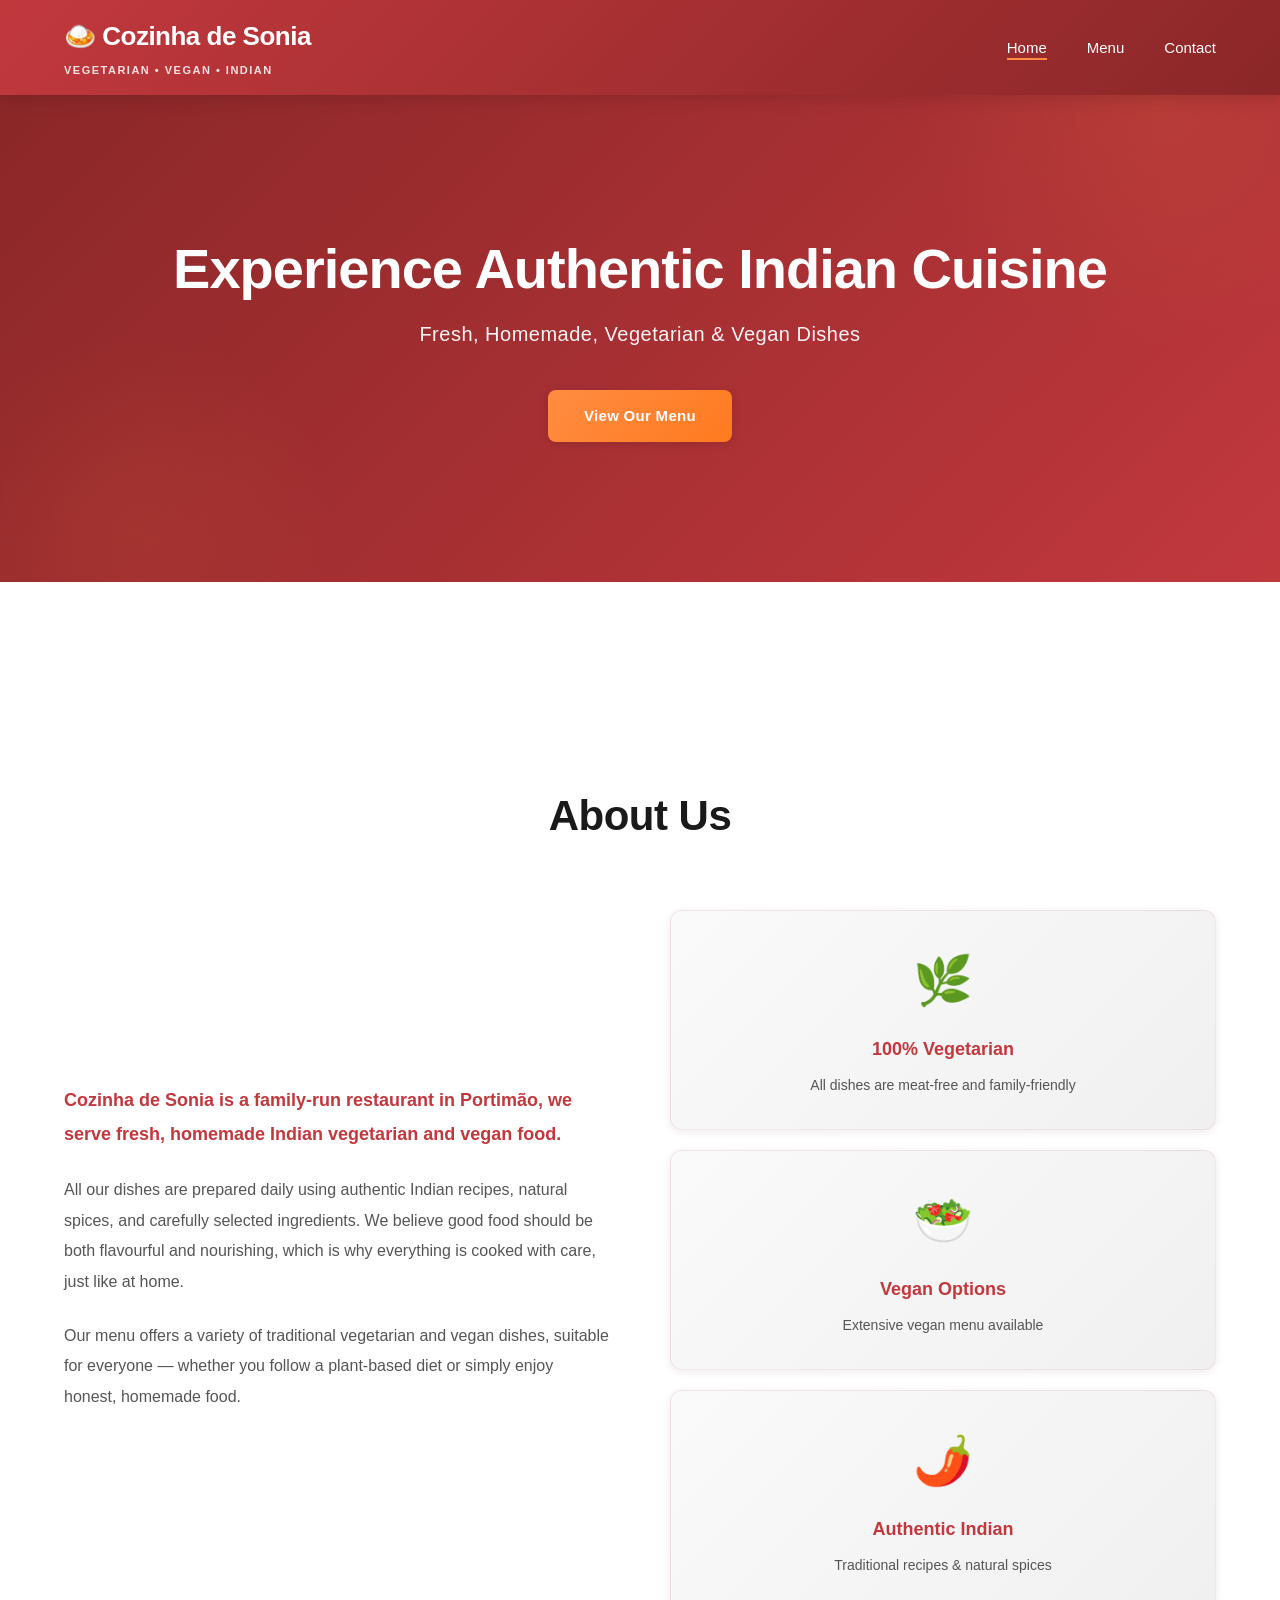
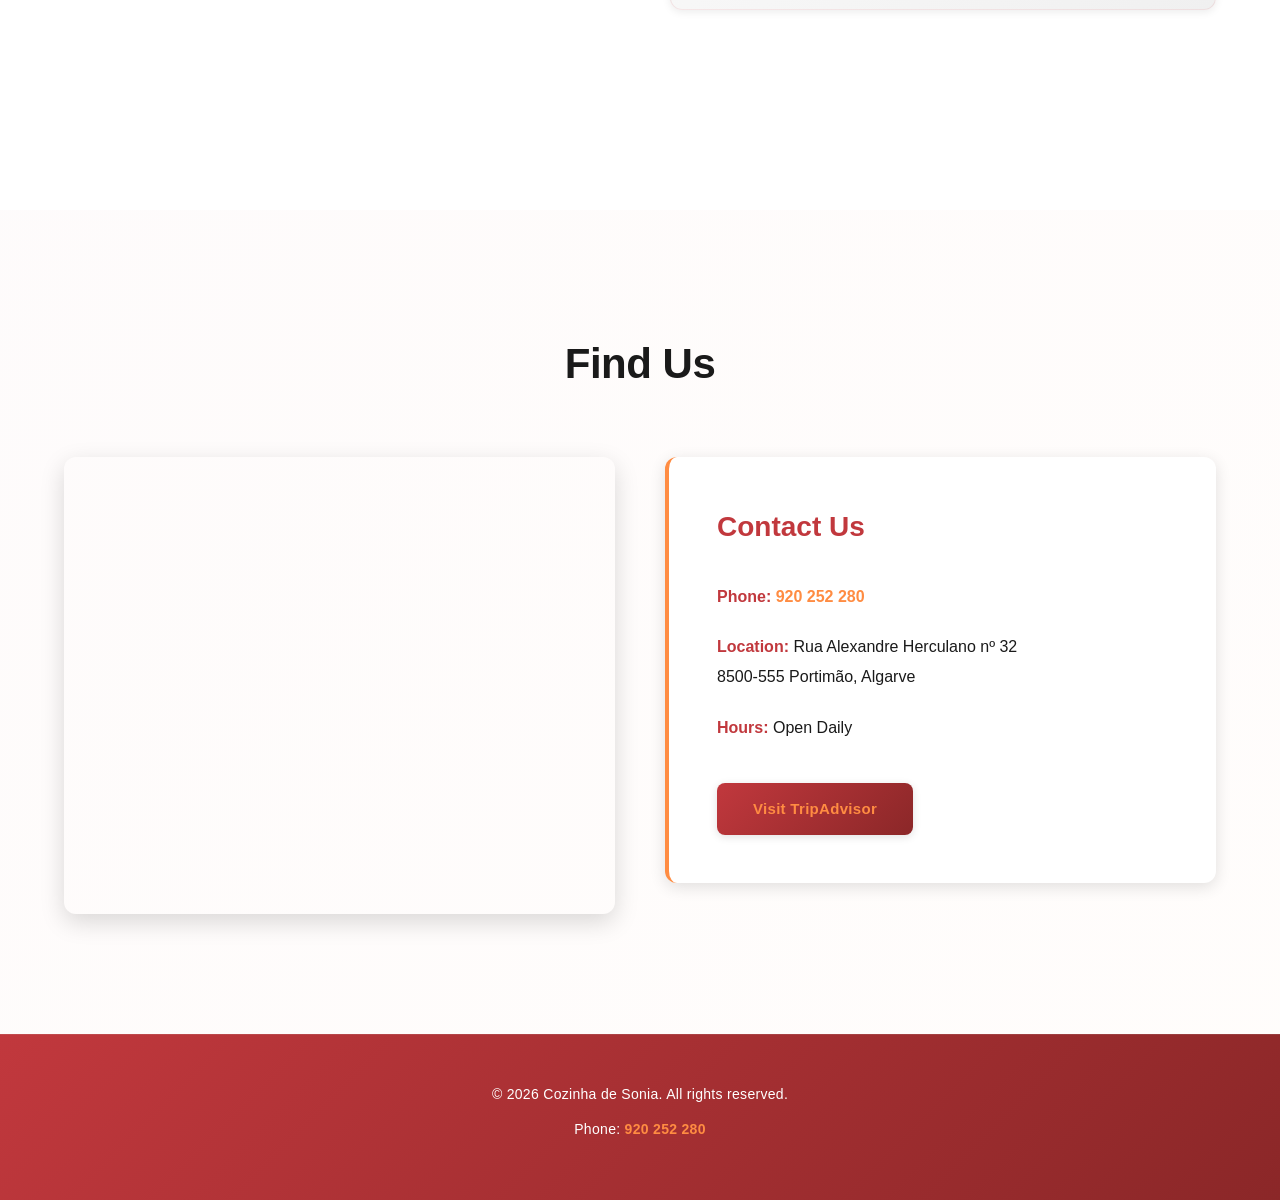
==== index.html @ bbcf9645 "Initial commit: Cozinha de Sonia restaurant website" ====
<!DOCTYPE html>
<html lang="en">
<head>
    <meta charset="UTF-8">
    <meta name="viewport" content="width=device-width, initial-scale=1.0">
    <title>Cozinha de Sonia - Vegetarian, Vegan & Indian Restaurant</title>
    <link rel="stylesheet" href="styles.css">
</head>
<body>
    <!-- Navigation -->
    <nav class="navbar">
        <div class="container">
            <div class="navbar-brand">
                <h1>🍛 Cozinha de Sonia</h1>
                <p class="tagline">Vegetarian • Vegan • Indian</p>
            </div>
            <ul class="nav-links">
                <li><a href="index.html" class="active">Home</a></li>
                <li><a href="menu.html">Menu</a></li>
                <li><a href="#contact">Contact</a></li>
            </ul>
        </div>
    </nav>

    <!-- Hero Section -->
    <section class="hero">
        <div class="hero-content">
            <h2>Experience Authentic Indian Cuisine</h2>
            <p>Fresh, Homemade, Vegetarian & Vegan Dishes</p>
            <a href="menu.html" class="btn btn-primary">View Our Menu</a>
        </div>
    </section>

    <!-- About Us Section -->
    <section class="about">
        <div class="container">
            <h2>About Us</h2>
            <div class="about-content">
                <div class="about-text">
                    <p>Cozinha de Sonia is a family-run restaurant in Portimão, we serve fresh, homemade Indian vegetarian and vegan food.</p>
                    
                    <p>All our dishes are prepared daily using authentic Indian recipes, natural spices, and carefully selected ingredients. We believe good food should be both flavourful and nourishing, which is why everything is cooked with care, just like at home.</p>
                    
                    <p>Our menu offers a variety of traditional vegetarian and vegan dishes, suitable for everyone — whether you follow a plant-based diet or simply enjoy honest, homemade food.</p>
                </div>
                <div class="about-features">
                    <div class="feature">
                        <span class="feature-icon">🌿</span>
                        <h3>100% Vegetarian</h3>
                        <p>All dishes are meat-free and family-friendly</p>
                    </div>
                    <div class="feature">
                        <span class="feature-icon">🥗</span>
                        <h3>Vegan Options</h3>
                        <p>Extensive vegan menu available</p>
                    </div>
                    <div class="feature">
                        <span class="feature-icon">🌶️</span>
                        <h3>Authentic Indian</h3>
                        <p>Traditional recipes & natural spices</p>
                    </div>
                </div>
            </div>
        </div>
    </section>

    <!-- Location Section -->
    <section class="location" id="location">
        <div class="container">
            <h2>Find Us</h2>
            <div class="location-content">
                <div class="map-container">
                    <iframe src="https://www.google.com/maps/embed?pb=!1m18!1m12!1m3!1d3114.5047840898!2d-8.529358!3d37.128!2m3!1f0!2f0!3f0!3m2!1i1024!2i768!4f13.1!3m3!1m2!1s0xd19cef5e5e5e5e5f%3A0x5e5e5e5e5e5e5e5e!2sRua%20Alexandre%20Herculano%2032%2C%208500-555%20Portim%C3%A3o!5e0!3m2!1spt!2spt!4v1707115200" width="100%" height="450" style="border:0; border-radius: 8px;" allowfullscreen="" loading="lazy" referrerpolicy="no-referrer-when-downgrade"></iframe>
                </div>
                <div class="contact-info" id="contact">
                    <h3>Contact Us</h3>
                    <p><strong>Phone:</strong> <a href="tel:920252280">920 252 280</a></p>
                    <p><strong>Location:</strong> Rua Alexandre Herculano nº 32<br>8500-555 Portimão, Algarve</p>
                    <p><strong>Hours:</strong> Open Daily</p>
                    <div class="social-links">
                        <a href="https://www.tripadvisor.pt/Restaurant_Review-g189120-d19726152-Reviews-Cozinha_de_Sonia_Vegetarian_Vegan_Indian-Portimao_Faro_District_Algarve.html" target="_blank" class="btn btn-secondary">Visit TripAdvisor</a>
                    </div>
                </div>
            </div>
        </div>
    </section>

    <!-- Footer -->
    <footer class="footer">
        <div class="container">
            <p>&copy; 2026 Cozinha de Sonia. All rights reserved.</p>
            <p>Phone: <a href="tel:920252280">920 252 280</a></p>
        </div>
    </footer>
</body>
</html>
---- styles.css ----
/* Reset and General Styles */
* {
    margin: 0;
    padding: 0;
    box-sizing: border-box;
}

:root {
    --primary-color: #c1383d;
    --primary-dark: #8b2728;
    --secondary-color: #ff8c42;
    --accent-color: #2ecc71;
    --text-dark: #1a1a1a;
    --text-light: #555;
    --bg-light: #fafafa;
    --bg-dark: #f0f0f0;
    --vegan-color: #27ae60;
    --vegetarian-color: #f39c12;
    --gluten-color: #3498db;
    --white: #ffffff;
    --shadow-sm: 0 2px 8px rgba(0, 0, 0, 0.08);
    --shadow-md: 0 4px 16px rgba(0, 0, 0, 0.12);
    --shadow-lg: 0 8px 24px rgba(0, 0, 0, 0.15);
}

html {
    scroll-behavior: smooth;
}

body {
    font-family: 'Inter', -apple-system, BlinkMacSystemFont, 'Segoe UI', sans-serif;
    color: var(--text-dark);
    line-height: 1.6;
    background: var(--white);
}

.container {
    max-width: 1200px;
    margin: 0 auto;
    padding: 0 24px;
}

/* Navigation Bar */
.navbar {
    background: linear-gradient(135deg, var(--primary-color) 0%, var(--primary-dark) 100%);
    color: var(--white);
    padding: 16px 0;
    position: sticky;
    top: 0;
    z-index: 100;
    box-shadow: var(--shadow-md);
    backdrop-filter: blur(10px);
}

.navbar .container {
    display: flex;
    justify-content: space-between;
    align-items: center;
}

.navbar-brand h1 {
    font-size: 26px;
    font-weight: 700;
    margin-bottom: 4px;
    letter-spacing: -0.5px;
}

.navbar-brand .tagline {
    font-size: 11px;
    font-weight: 600;
    letter-spacing: 1.5px;
    text-transform: uppercase;
    opacity: 0.85;
}

.nav-links {
    display: flex;
    list-style: none;
    gap: 40px;
}

.nav-links a {
    color: var(--white);
    text-decoration: none;
    font-weight: 500;
    font-size: 15px;
    transition: all 0.3s cubic-bezier(0.4, 0, 0.2, 1);
    position: relative;
}

.nav-links a::after {
    content: '';
    position: absolute;
    bottom: -4px;
    left: 0;
    width: 0;
    height: 2px;
    background: var(--secondary-color);
    transition: width 0.3s cubic-bezier(0.4, 0, 0.2, 1);
}

.nav-links a:hover::after,
.nav-links a.active::after {
    width: 100%;
}

/* Hero Section */
.hero {
    background: linear-gradient(135deg, var(--primary-dark) 0%, var(--primary-color) 100%);
    color: var(--white);
    padding: 140px 24px;
    text-align: center;
    margin-bottom: 80px;
    position: relative;
    overflow: hidden;
}

.hero::before {
    content: '';
    position: absolute;
    top: -50%;
    right: -10%;
    width: 500px;
    height: 500px;
    background: radial-gradient(circle, rgba(255, 140, 66, 0.1) 0%, transparent 70%);
    border-radius: 50%;
}

.hero::after {
    content: '';
    position: absolute;
    bottom: -30%;
    left: -5%;
    width: 400px;
    height: 400px;
    background: radial-gradient(circle, rgba(255, 140, 66, 0.08) 0%, transparent 70%);
    border-radius: 50%;
}

.hero-content {
    position: relative;
    z-index: 1;
}

.hero-content h2 {
    font-size: 56px;
    margin-bottom: 16px;
    font-weight: 800;
    letter-spacing: -1px;
    line-height: 1.2;
}

.hero-content p {
    font-size: 20px;
    margin-bottom: 40px;
    opacity: 0.95;
    font-weight: 300;
    letter-spacing: 0.5px;
}

/* Buttons */
.btn {
    display: inline-block;
    padding: 14px 36px;
    border-radius: 8px;
    text-decoration: none;
    font-weight: 600;
    transition: all 0.3s cubic-bezier(0.4, 0, 0.2, 1);
    border: none;
    cursor: pointer;
    font-size: 15px;
    letter-spacing: 0.3px;
    box-shadow: 0 2px 8px rgba(0, 0, 0, 0.12);
}

.btn:hover {
    transform: translateY(-2px);
    box-shadow: var(--shadow-lg);
}

.btn-primary {
    background: linear-gradient(135deg, var(--secondary-color) 0%, #ff7a1f 100%);
    color: var(--white);
}

.btn-primary:hover {
    background: linear-gradient(135deg, #ff7a1f 0%, #ff6a00 100%);
}

.btn-secondary {
    background: linear-gradient(135deg, var(--primary-color) 0%, var(--primary-dark) 100%);
    color: var(--white);
}

.btn-secondary:hover {
    background: linear-gradient(135deg, var(--primary-dark) 0%, #6b1a1f 100%);
}

/* About Section */
.about {
    background: var(--white);
    padding: 120px 0;
    margin-bottom: 80px;
}

.about h2 {
    text-align: center;
    font-size: 42px;
    margin-bottom: 60px;
    color: var(--text-dark);
    font-weight: 800;
    letter-spacing: -0.5px;
}

.about-content {
    display: grid;
    grid-template-columns: 1fr 1fr;
    gap: 60px;
    align-items: center;
}

.about-text p {
    margin-bottom: 24px;
    font-size: 16px;
    line-height: 1.9;
    color: var(--text-light);
}

.about-text p:first-child {
    font-size: 18px;
    font-weight: 600;
    color: var(--primary-color);
}

.about-features {
    display: flex;
    flex-direction: column;
    gap: 20px;
}

.feature {
    background: linear-gradient(135deg, var(--bg-light) 0%, var(--bg-dark) 100%);
    padding: 32px;
    border-radius: 12px;
    text-align: center;
    box-shadow: var(--shadow-sm);
    transition: all 0.3s cubic-bezier(0.4, 0, 0.2, 1);
    border: 1px solid rgba(193, 56, 61, 0.1);
}

.feature:hover {
    transform: translateY(-8px);
    box-shadow: var(--shadow-lg);
    background: linear-gradient(135deg, var(--white) 0%, var(--bg-light) 100%);
    border-color: var(--secondary-color);
}

.feature-icon {
    font-size: 48px;
    display: block;
    margin-bottom: 16px;
}

.feature h3 {
    color: var(--primary-color);
    margin-bottom: 10px;
    font-size: 18px;
    font-weight: 700;
}

.feature p {
    font-size: 14px;
    color: var(--text-light);
    line-height: 1.6;
}

/* Location Section */
.location {
    padding: 120px 0;
    background: linear-gradient(135deg, rgba(193, 56, 61, 0.02) 0%, rgba(255, 140, 66, 0.02) 100%);
}

.location h2 {
    text-align: center;
    font-size: 42px;
    margin-bottom: 60px;
    color: var(--text-dark);
    font-weight: 800;
    letter-spacing: -0.5px;
}

.location-content {
    display: grid;
    grid-template-columns: 1fr 1fr;
    gap: 50px;
    align-items: start;
}

.map-container {
    border-radius: 12px;
    overflow: hidden;
    box-shadow: var(--shadow-lg);
}

.contact-info {
    background: var(--white);
    padding: 48px;
    border-radius: 12px;
    box-shadow: var(--shadow-md);
    border-left: 4px solid var(--secondary-color);
}

.contact-info h3 {
    color: var(--primary-color);
    margin-bottom: 32px;
    font-size: 28px;
    font-weight: 700;
}

.contact-info p {
    margin-bottom: 20px;
    font-size: 16px;
    line-height: 1.9;
    color: var(--text-dark);
}

.contact-info strong {
    color: var(--primary-color);
    font-weight: 600;
}

.contact-info a {
    color: var(--secondary-color);
    text-decoration: none;
    font-weight: 600;
    transition: all 0.3s cubic-bezier(0.4, 0, 0.2, 1);
}

.contact-info a:hover {
    color: var(--primary-color);
    text-decoration: underline;
}

.social-links {
    margin-top: 40px;
}

/* Menu Section */
.menu-section {
    padding: 120px 0;
    background: var(--white);
}

.menu-section > .container > h2 {
    text-align: center;
    font-size: 42px;
    margin-bottom: 16px;
    color: var(--text-dark);
    font-weight: 800;
    letter-spacing: -0.5px;
}

.menu-intro {
    text-align: center;
    color: var(--text-light);
    margin-bottom: 80px;
    font-size: 18px;
    font-weight: 300;
    letter-spacing: 0.3px;
}

.menu-category {
    margin-bottom: 80px;
}

.category-title {
    font-size: 32px;
    color: var(--primary-color);
    margin-bottom: 40px;
    padding-bottom: 16px;
    border-bottom: 3px solid var(--secondary-color);
    display: inline-block;
    font-weight: 700;
    letter-spacing: -0.5px;
}

.menu-items {
    display: grid;
    grid-template-columns: 1fr;
    gap: 16px;
}

.menu-item {
    background: var(--white);
    padding: 16px 20px;
    border-radius: 8px;
    box-shadow: var(--shadow-sm);
    transition: all 0.3s cubic-bezier(0.4, 0, 0.2, 1);
    border: 1px solid rgba(0, 0, 0, 0.05);
}

.menu-item:hover {
    transform: translateY(-6px);
    box-shadow: var(--shadow-lg);
    border-color: var(--secondary-color);
}

.item-header {
    display: flex;
    justify-content: space-between;
    align-items: start;
    margin-bottom: 8px;
    gap: 12px;
}

.item-header h4 {
    flex: 1;
    font-size: 16px;
    color: var(--primary-color);
    margin-right: 10px;
    font-weight: 700;
    line-height: 1.3;
}

.price {
    font-size: 18px;
    font-weight: 800;
    color: var(--secondary-color);
    white-space: nowrap;
}

.description {
    font-size: 13px;
    color: var(--text-light);
    margin-bottom: 12px;
    font-style: italic;
    line-height: 1.5;
}

.diet-tags {
    display: flex;
    gap: 8px;
    flex-wrap: wrap;
}

.diet-tags span {
    font-size: 12px;
    padding: 6px 12px;
    border-radius: 20px;
    font-weight: 600;
    color: var(--white);
    letter-spacing: 0.3px;
}

.vegan {
    background: var(--vegan-color);
}

.vegetarian {
    background: var(--vegetarian-color);
}

.gluten {
    background: var(--gluten-color);
}

/* Footer */
.footer {
    background: linear-gradient(135deg, var(--primary-color) 0%, var(--primary-dark) 100%);
    color: var(--white);
    text-align: center;
    padding: 48px 0;
    margin-top: 0;
    border-top: 1px solid rgba(255, 255, 255, 0.1);
}

.footer p {
    margin-bottom: 12px;
    font-size: 14px;
    font-weight: 300;
    letter-spacing: 0.3px;
}

.footer a {
    color: var(--secondary-color);
    text-decoration: none;
    font-weight: 600;
    transition: all 0.3s cubic-bezier(0.4, 0, 0.2, 1);
}

.footer a:hover {
    color: var(--white);
}

/* Responsive Design */
@media (max-width: 768px) {
    .navbar .container {
        flex-direction: column;
        gap: 16px;
    }

    .nav-links {
        gap: 20px;
        font-size: 14px;
    }

    .navbar-brand h1 {
        font-size: 20px;
    }

    .hero {
        padding: 80px 20px;
    }

    .hero-content h2 {
        font-size: 36px;
    }

    .hero-content p {
        font-size: 16px;
    }

    .about-content {
        grid-template-columns: 1fr;
    }

    .location-content {
        grid-template-columns: 1fr;
    }

    .menu-items {
        grid-template-columns: 1fr;
    }

    .about h2,
    .location h2,
    .menu-section > .container > h2 {
        font-size: 32px;
    }

    .category-title {
        font-size: 24px;
    }

    .contact-info {
        padding: 32px 24px;
    }
}

@media (max-width: 480px) {
    .navbar-brand h1 {
        font-size: 18px;
    }

    .navbar-brand .tagline {
        font-size: 9px;
        letter-spacing: 1px;
    }

    .nav-links {
        gap: 12px;
        font-size: 12px;
    }

    .hero {
        padding: 60px 16px;
        margin-bottom: 50px;
    }

    .hero-content h2 {
        font-size: 26px;
    }

    .hero-content p {
        font-size: 14px;
    }

    .menu-item {
        padding: 20px;
    }

    .item-header {
        flex-direction: column;
    }

    .price {
        margin-top: 8px;
    }

    .about,
    .location,
    .menu-section {
        padding: 60px 0;
    }

    .about h2,
    .location h2,
    .menu-section > .container > h2 {
        font-size: 24px;
        margin-bottom: 40px;
    }

    .category-title {
        font-size: 20px;
    }
}
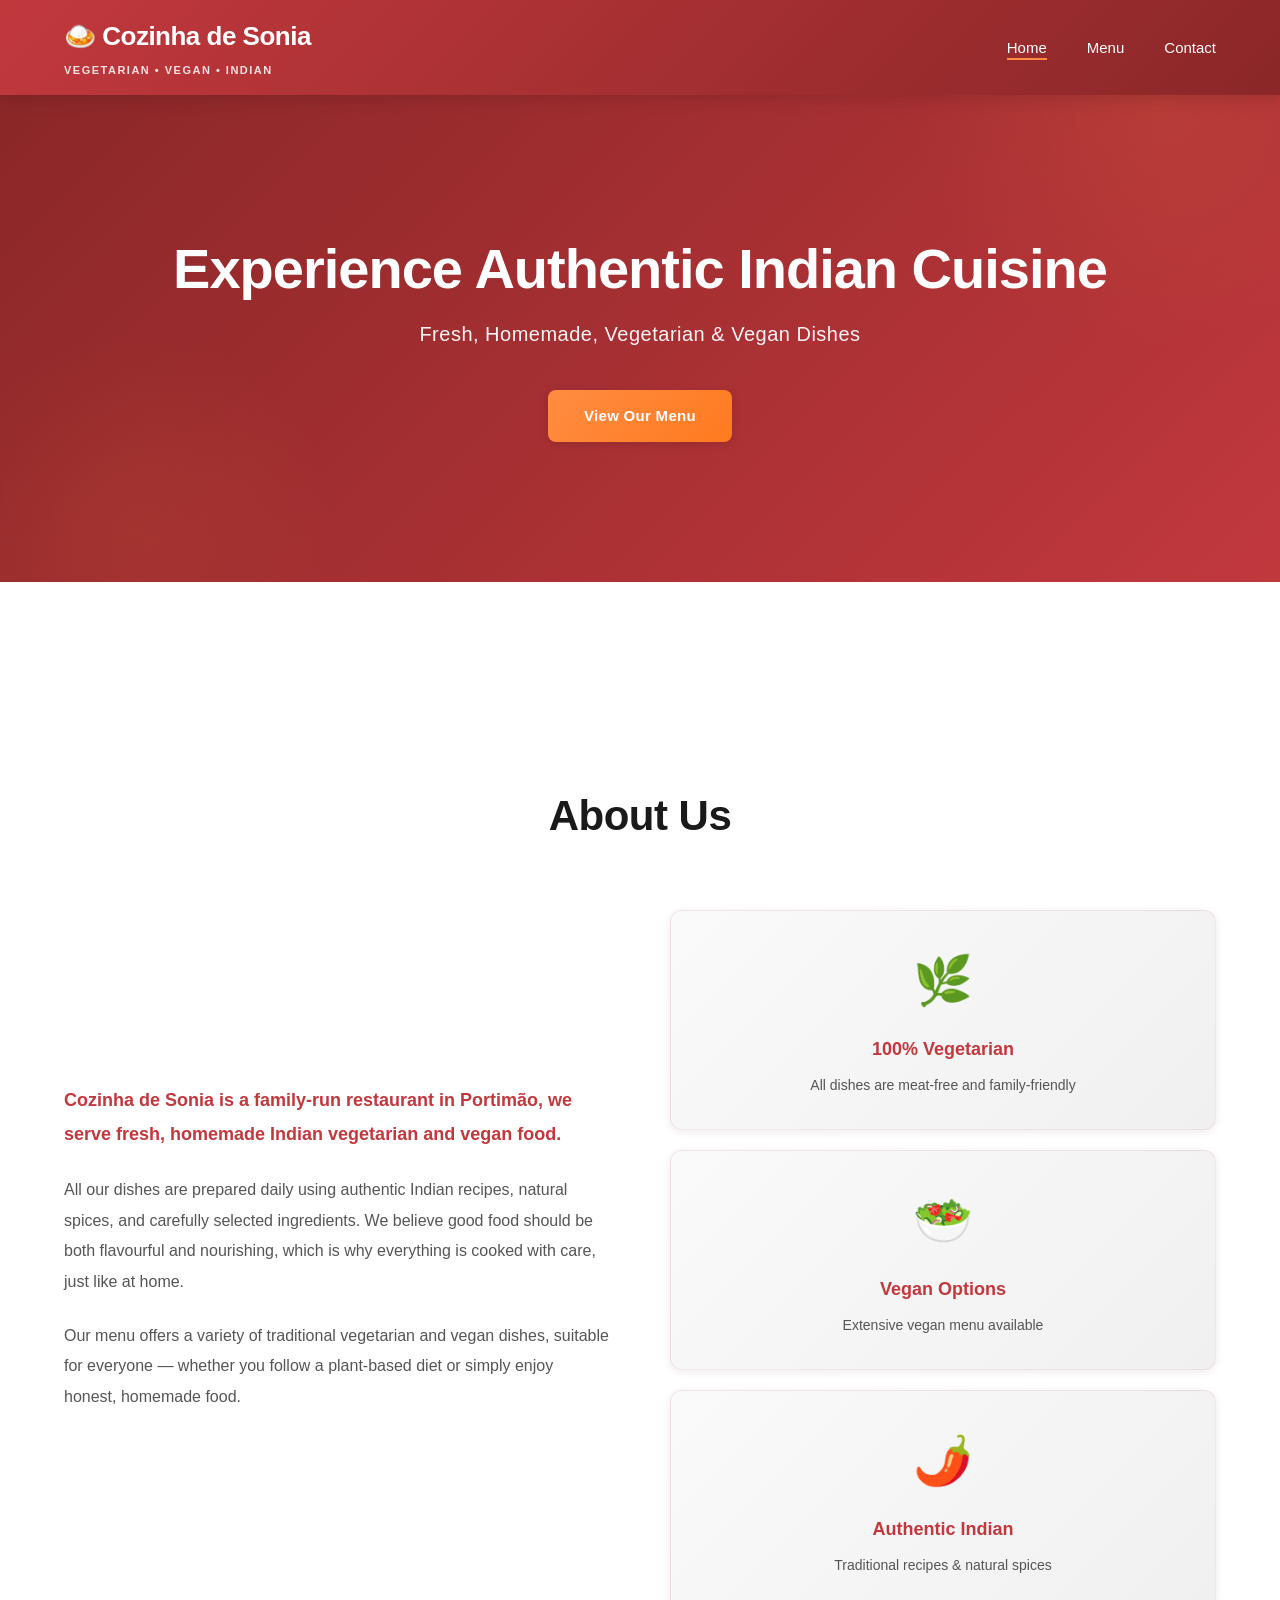
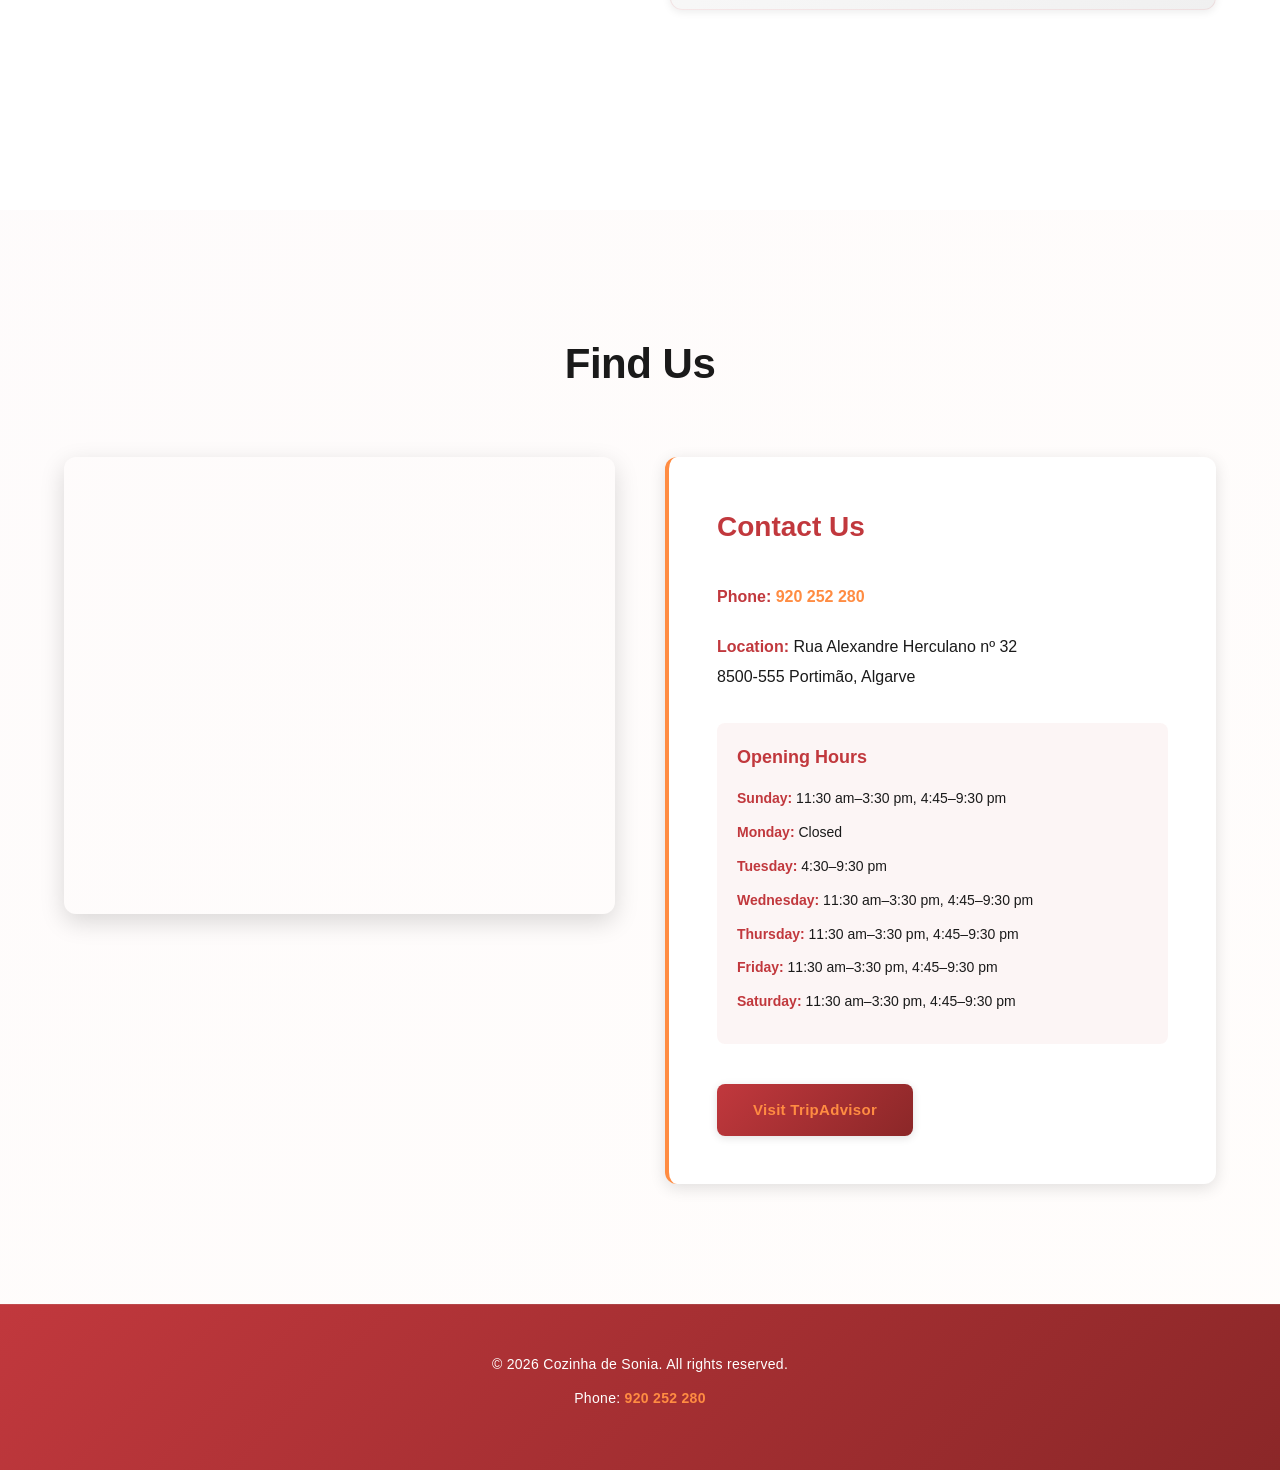
==== commit ef2153b9: "Add opening hours to contact section" ====
--- a/index.html
+++ b/index.html
@@ -74,9 +74,18 @@
                 </div>
                 <div class="contact-info" id="contact">
                     <h3>Contact Us</h3>
-                    <p><strong>Phone:</strong> <a href="tel:920252280">920 252 280</a></p>
+                    <p><strong>Phone:</strong> <a href="tel:+351 920252280">920 252 280</a></p>
                     <p><strong>Location:</strong> Rua Alexandre Herculano nº 32<br>8500-555 Portimão, Algarve</p>
-                    <p><strong>Hours:</strong> Open Daily</p>
+                    <div class="hours">
+                        <h4>Opening Hours</h4>
+                        <p><strong>Sunday:</strong> 11:30 am–3:30 pm, 4:45–9:30 pm</p>
+                        <p><strong>Monday:</strong> Closed</p>
+                        <p><strong>Tuesday:</strong> 4:30–9:30 pm</p>
+                        <p><strong>Wednesday:</strong> 11:30 am–3:30 pm, 4:45–9:30 pm</p>
+                        <p><strong>Thursday:</strong> 11:30 am–3:30 pm, 4:45–9:30 pm</p>
+                        <p><strong>Friday:</strong> 11:30 am–3:30 pm, 4:45–9:30 pm</p>
+                        <p><strong>Saturday:</strong> 11:30 am–3:30 pm, 4:45–9:30 pm</p>
+                    </div>
                     <div class="social-links">
                         <a href="https://www.tripadvisor.pt/Restaurant_Review-g189120-d19726152-Reviews-Cozinha_de_Sonia_Vegetarian_Vegan_Indian-Portimao_Faro_District_Algarve.html" target="_blank" class="btn btn-secondary">Visit TripAdvisor</a>
                     </div>
--- a/styles.css
+++ b/styles.css
@@ -345,6 +345,26 @@
     margin-top: 40px;
 }
 
+.hours {
+    background: rgba(193, 56, 61, 0.05);
+    padding: 20px;
+    border-radius: 8px;
+    margin: 30px 0;
+}
+
+.hours h4 {
+    color: var(--primary-color);
+    margin-bottom: 16px;
+    font-size: 18px;
+    font-weight: 700;
+}
+
+.hours p {
+    margin-bottom: 10px;
+    font-size: 14px;
+    line-height: 1.7;
+}
+
 /* Menu Section */
 .menu-section {
     padding: 120px 0;
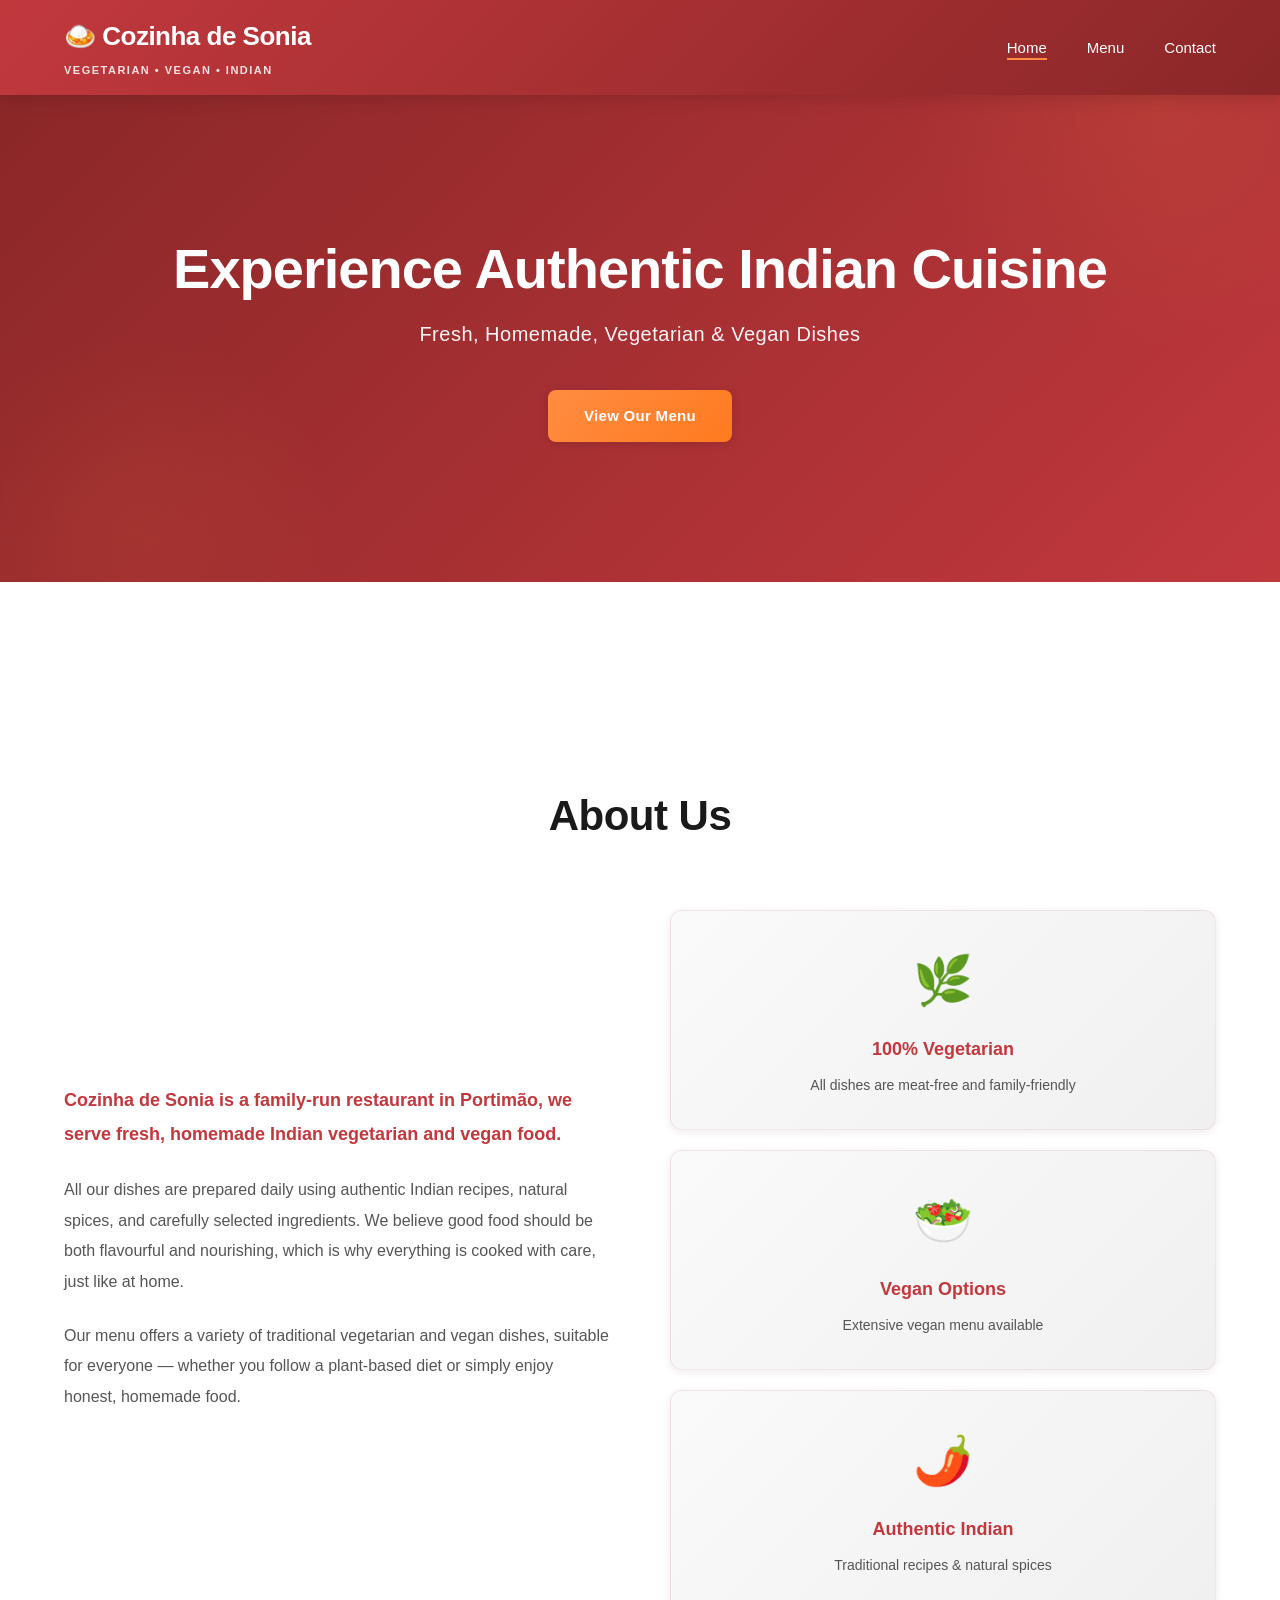
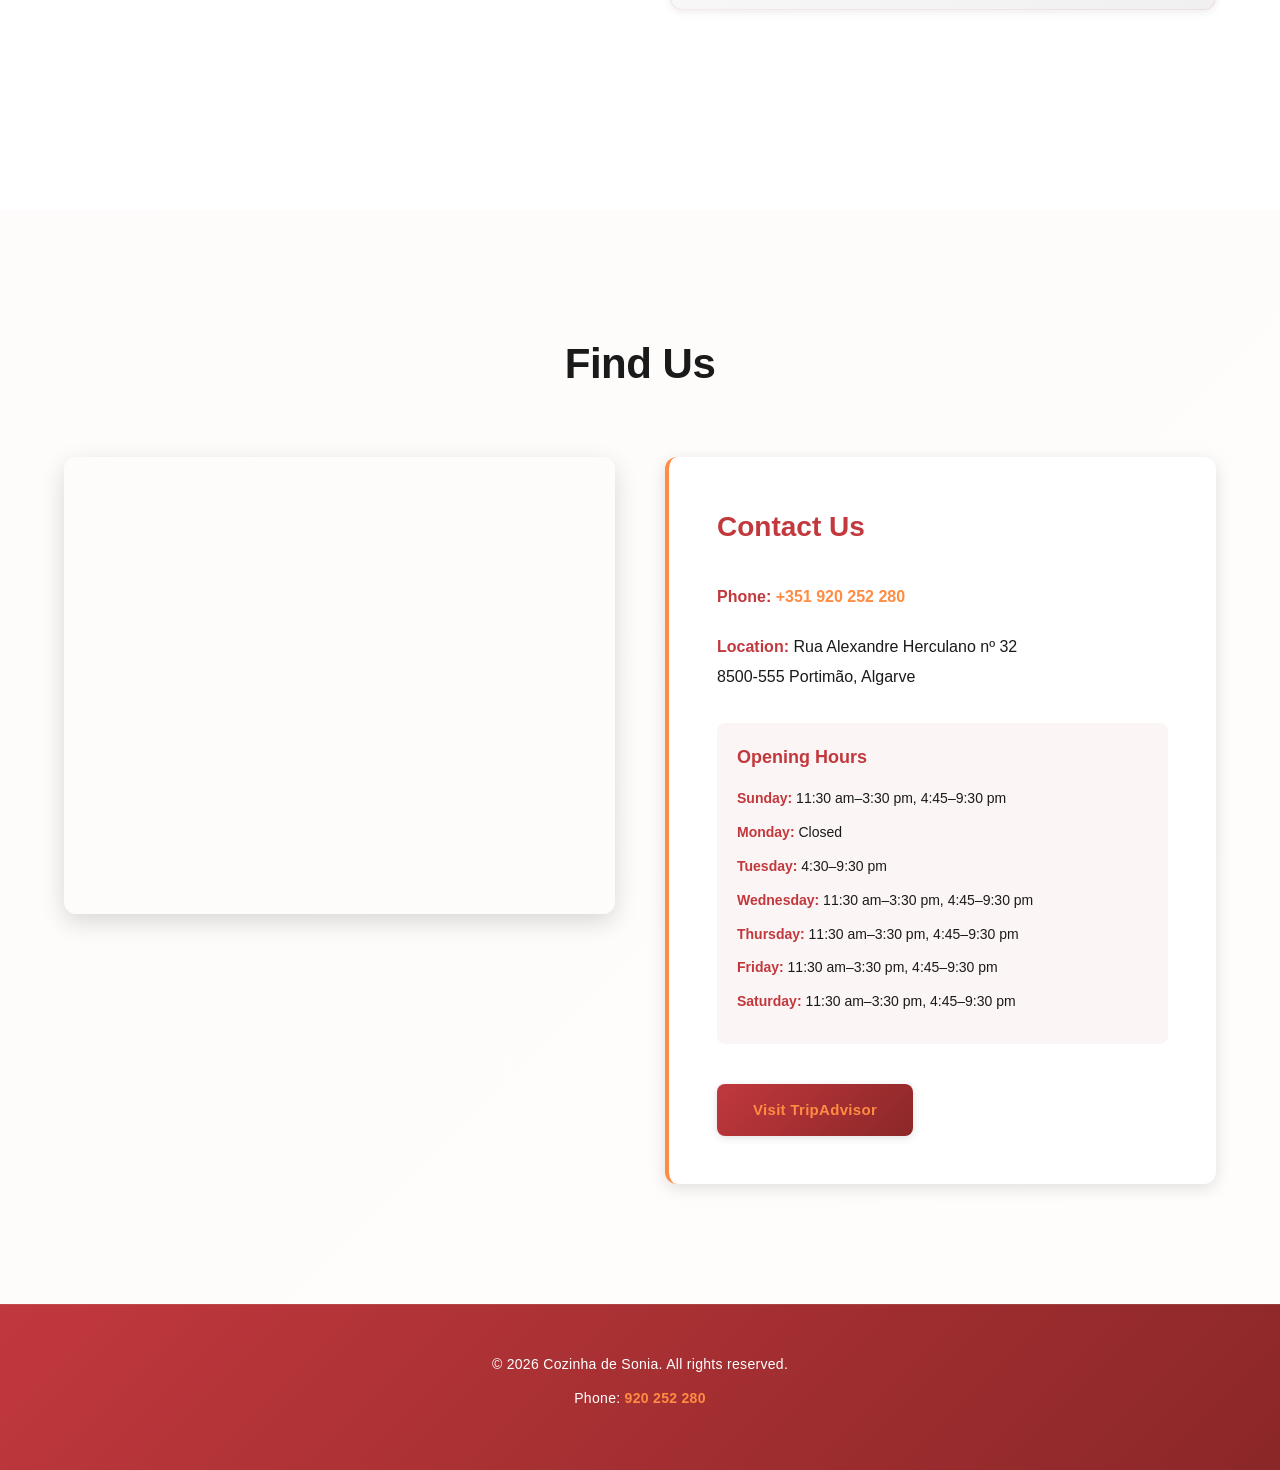
==== commit 79e9885e: "Restore opening hours" ====
--- a/index.html
+++ b/index.html
@@ -74,7 +74,7 @@
                 </div>
                 <div class="contact-info" id="contact">
                     <h3>Contact Us</h3>
-                    <p><strong>Phone:</strong> <a href="tel:+351 920252280">920 252 280</a></p>
+                    <p><strong>Phone:</strong> <a href="tel:+351920252280">+351 920 252 280</a></p>
                     <p><strong>Location:</strong> Rua Alexandre Herculano nº 32<br>8500-555 Portimão, Algarve</p>
                     <div class="hours">
                         <h4>Opening Hours</h4>
